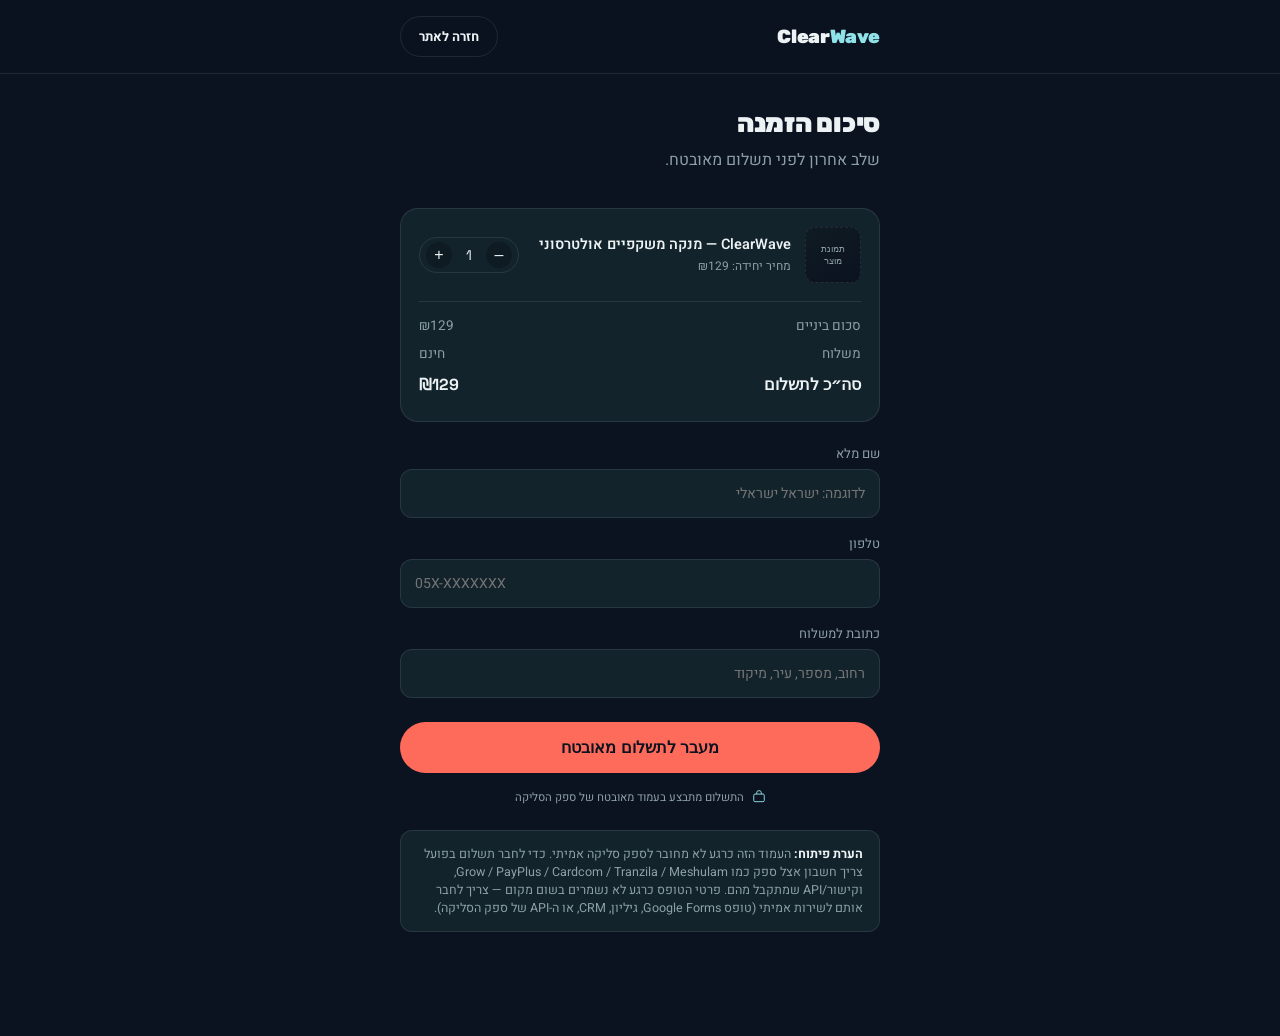
==== checkout.html @ 7f5a04a9 "Add files via upload" ====
<!DOCTYPE html>
<html lang="he" dir="rtl">
<head>
<meta charset="UTF-8">
<meta name="viewport" content="width=device-width, initial-scale=1.0, viewport-fit=cover">
<title>לרכישה | ClearWave</title>
<meta name="theme-color" content="#0B1220">
<link rel="preconnect" href="https://fonts.googleapis.com">
<link rel="preconnect" href="https://fonts.gstatic.com" crossorigin>
<link href="https://fonts.googleapis.com/css2?family=Rubik:wght@400;600;700;900&family=Heebo:wght@300;400;500;700&family=Space+Grotesk:wght@500;600&display=swap" rel="stylesheet">
<link rel="stylesheet" href="styles.css">
</head>
<body>

<nav>
  <div class="wrap">
    <a href="index.html" class="logo">Clear<span>Wave</span></a>
    <a href="index.html" class="btn btn-ghost nav-cta">חזרה לאתר</a>
  </div>
</nav>

<div class="wrap">
  <div class="page-hero">
    <h1>סיכום הזמנה</h1>
    <p class="lead" style="margin-bottom:4px;">שלב אחרון לפני תשלום מאובטח.</p>
  </div>

  <div class="order-card">
    <div class="order-row">
      <div class="order-thumb">תמונת<br>מוצר</div>
      <div class="order-info">
        <div class="name">ClearWave — מנקה משקפיים אולטרסוני</div>
        <div class="meta">מחיר יחידה: ₪129</div>
      </div>
      <div class="qty-stepper">
        <button id="minus" aria-label="הפחת כמות">–</button>
        <span id="qty">1</span>
        <button id="plus" aria-label="הוסף כמות">+</button>
      </div>
    </div>

    <div class="order-summary">
      <div class="summary-row"><span>סכום ביניים</span><span id="subtotal">₪129</span></div>
      <div class="summary-row"><span>משלוח</span><span>חינם</span></div>
      <div class="summary-row total"><span>סה״כ לתשלום</span><span id="total">₪129</span></div>
    </div>
  </div>

  <div class="form-field" style="margin-top:22px;">
    <label for="fname">שם מלא</label>
    <input type="text" id="fname" placeholder="לדוגמה: ישראל ישראלי">
  </div>
  <div class="form-field">
    <label for="fphone">טלפון</label>
    <input type="tel" id="fphone" placeholder="05X-XXXXXXX">
  </div>
  <div class="form-field">
    <label for="faddress">כתובת למשלוח</label>
    <input type="text" id="faddress" placeholder="רחוב, מספר, עיר, מיקוד">
  </div>

  <button id="payBtn" class="btn btn-primary" style="width:100%; margin-top:8px;">מעבר לתשלום מאובטח</button>

  <div class="trust-mini">
    <svg viewBox="0 0 24 24" fill="none" stroke-width="1.6"><rect x="3" y="7" width="18" height="13" rx="2"/><path d="M8 7V5a4 4 0 018 0v2"/></svg>
    התשלום מתבצע בעמוד מאובטח של ספק הסליקה
  </div>

  <div class="doc-note" style="margin-top:24px;">
    <b>הערת פיתוח:</b> העמוד הזה כרגע לא מחובר לספק סליקה אמיתי. כדי לחבר תשלום בפועל צריך חשבון אצל ספק כמו Grow / PayPlus / Cardcom / Tranzila / Meshulam, וקישור/API שמתקבל מהם. פרטי הטופס כרגע לא נשמרים בשום מקום — צריך לחבר אותם לשירות אמיתי (טופס Google Forms, גיליון, CRM, או ה-API של ספק הסליקה).
  </div>
</div>

<script>
  let qty = 1;
  const unitPrice = 129;
  const qtyEl = document.getElementById('qty');
  const subtotalEl = document.getElementById('subtotal');
  const totalEl = document.getElementById('total');

  function render(){
    qtyEl.textContent = qty;
    subtotalEl.textContent = '₪' + (qty*unitPrice);
    totalEl.textContent = '₪' + (qty*unitPrice);
  }
  document.getElementById('plus').addEventListener('click', ()=>{ qty++; render(); });
  document.getElementById('minus').addEventListener('click', ()=>{ if(qty>1){ qty--; render(); } });

  // ============================================================
  // הגדרה יחידה שצריך לעדכן: קישור לתשלום אצל ספק הסליקה שלך
  // ============================================================
  const PAYMENT_LINK = "#";

  document.getElementById('payBtn').addEventListener('click', ()=>{
    const name = document.getElementById('fname').value.trim();
    const phone = document.getElementById('fphone').value.trim();
    const address = document.getElementById('faddress').value.trim();
    if(!name || !phone || !address){
      alert('נא למלא שם, טלפון וכתובת למשלוח לפני המעבר לתשלום.');
      return;
    }
    if(PAYMENT_LINK === "#"){
      alert('כאן ייפתח עמוד התשלום — יש להדביק את קישור הסליקה בקוד (משתנה PAYMENT_LINK בקובץ checkout.html).');
    } else {
      window.location.href = PAYMENT_LINK;
    }
  });
</script>

</body>
</html>
---- styles.css ----
/* ===================== TOKENS ===================== */
  :root{
    --ink:#0B1220;
    --panel:#12232B;
    --panel-2:#0F1B22;
    --aqua:#8FE3E8;
    --aqua-dim:#4E8B90;
    --coral:#FF6B5B;
    --coral-dim:#D9503F;
    --fog:#EDF3F4;
    --slate:#8CA0A6;
    --line:rgba(237,243,244,0.10);
    --radius:18px;
    --maxw:520px;
  }
  *{box-sizing:border-box; margin:0; padding:0;}
  html{scroll-behavior:smooth;}
  body{
    background:var(--ink);
    color:var(--fog);
    font-family:'Heebo', sans-serif;
    -webkit-font-smoothing:antialiased;
    padding-bottom:78px; /* leave room for sticky CTA */
    overflow-x:hidden;
  }
  h1,h2,h3, .display{
    font-family:'Rubik', sans-serif;
    font-weight:900;
    line-height:1.1;
    letter-spacing:-0.01em;
  }
  .num, .spec-value{ font-family:'Space Grotesk', sans-serif; }
  a{color:inherit; text-decoration:none;}
  img{max-width:100%; display:block;}
  .wrap{max-width:var(--maxw); margin:0 auto; padding:0 20px;}
  section{padding:64px 0;}
  .eyebrow{
    font-family:'Space Grotesk', sans-serif;
    font-size:12px;
    letter-spacing:0.14em;
    color:var(--aqua);
    text-transform:uppercase;
    margin-bottom:10px;
    display:flex; align-items:center; gap:8px;
  }
  .eyebrow::before{content:""; width:16px; height:1px; background:var(--aqua);}
  p.lead{color:var(--slate); font-size:16px; line-height:1.7;}
  .btn{
    display:inline-flex; align-items:center; justify-content:center; gap:8px;
    padding:16px 28px; border-radius:100px; font-weight:700; font-size:16px;
    cursor:pointer; border:none; transition:transform .15s ease, box-shadow .15s ease;
  }
  .btn-primary{ background:var(--coral); color:#0B1220; }
  .btn-primary:active{ transform:scale(0.97); }
  .btn-ghost{ background:transparent; color:var(--fog); border:1px solid var(--line); }

  /* ===================== NAV ===================== */
  nav{
    position:sticky; top:0; z-index:40;
    background:rgba(11,18,32,0.85); backdrop-filter:blur(10px);
    border-bottom:1px solid var(--line);
  }
  nav .wrap{ display:flex; align-items:center; justify-content:space-between; padding:16px 20px; }
  .logo{ font-family:'Rubik'; font-weight:900; font-size:19px; letter-spacing:-0.02em;}
  .logo span{color:var(--aqua);}
  .nav-cta{ font-size:13px; padding:10px 18px; }

  /* ===================== HERO ===================== */
  .hero{ position:relative; padding-top:44px; text-align:center; overflow:hidden;}
  .ripple-field{
    position:absolute; inset:0; display:flex; align-items:center; justify-content:center;
    z-index:0; pointer-events:none;
  }
  .ripple{
    position:absolute; border:1px solid var(--aqua); border-radius:50%; opacity:0;
    animation:ripple 4.5s ease-out infinite;
  }
  .ripple:nth-child(2){ animation-delay:1.1s; }
  .ripple:nth-child(3){ animation-delay:2.2s; }
  .ripple:nth-child(4){ animation-delay:3.3s; }
  @keyframes ripple{
    0%{ width:40px; height:40px; opacity:0.55; }
    100%{ width:420px; height:420px; opacity:0; }
  }
  .hero-inner{ position:relative; z-index:1; }
  .hero h1{ font-size:34px; margin-bottom:16px; }
  .hero h1 em{ font-style:normal; color:var(--aqua); }
  .hero p.lead{ max-width:380px; margin:0 auto 28px; }
  .hero-actions{ display:flex; flex-direction:column; gap:12px; align-items:center; margin-bottom:36px;}
  .hero-price{ font-size:13px; color:var(--slate); }
  .hero-price b{ color:var(--fog); font-size:15px; }

  .video-frame{
    position:relative; margin:0 auto; max-width:280px; aspect-ratio:9/16;
    border-radius:28px; overflow:hidden; border:1px solid var(--line);
    background:linear-gradient(160deg, var(--panel), var(--panel-2));
    display:flex; align-items:center; justify-content:center;
  }
  .video-frame .ph-label{
    position:absolute; top:14px; right:14px; left:14px;
    font-family:'Space Grotesk'; font-size:10px; color:var(--slate);
    letter-spacing:0.08em; text-transform:uppercase; text-align:center;
    border:1px dashed var(--line); border-radius:8px; padding:6px 4px;
  }
  .play-btn{
    width:56px; height:56px; border-radius:50%; background:var(--coral);
    display:flex; align-items:center; justify-content:center; box-shadow:0 8px 30px rgba(255,107,91,0.35);
  }
  .play-btn::after{ content:""; width:0; height:0; border-top:9px solid transparent; border-bottom:9px solid transparent; border-left:14px solid #0B1220; margin-right:-3px;}

  /* ===================== TRUST BAR ===================== */
  .trust{ display:flex; justify-content:space-between; padding:22px 0; border-top:1px solid var(--line); border-bottom:1px solid var(--line); }
  .trust-item{ text-align:center; flex:1; font-size:11px; color:var(--slate); }
  .trust-item svg{ width:20px; height:20px; margin-bottom:6px; stroke:var(--aqua); }

  /* ===================== PAIN POINTS ===================== */
  .pain-grid{ display:flex; flex-direction:column; gap:14px; margin-top:28px; }
  .pain-card{
    background:var(--panel); border:1px solid var(--line); border-radius:var(--radius);
    padding:18px; display:flex; gap:14px; align-items:flex-start;
  }
  .pain-icon{
    flex:0 0 auto; width:38px; height:38px; border-radius:10px;
    background:rgba(143,227,232,0.10); display:flex; align-items:center; justify-content:center;
  }
  .pain-icon svg{ width:19px; height:19px; stroke:var(--aqua); fill:none; }
  .pain-card h3{ font-size:15px; font-weight:700; margin-bottom:4px; font-family:'Heebo';}
  .pain-card p{ font-size:13.5px; color:var(--slate); line-height:1.6; }

  /* ===================== HOW IT WORKS ===================== */
  .steps{ margin-top:30px; display:flex; flex-direction:column; gap:0; }
  .step{ display:flex; gap:18px; padding-bottom:34px; position:relative; }
  .step:last-child{ padding-bottom:0; }
  .step:not(:last-child)::before{
    content:""; position:absolute; right:19px; top:44px; bottom:0; width:1px;
    background:var(--line);
  }
  .step-num{
    flex:0 0 auto; width:40px; height:40px; border-radius:50%; border:1px solid var(--aqua-dim);
    display:flex; align-items:center; justify-content:center; font-family:'Space Grotesk'; font-weight:600;
    color:var(--aqua); font-size:15px; z-index:1; background:var(--ink);
  }
  .step h3{ font-size:16px; margin-bottom:4px; }
  .step p{ font-size:13.5px; color:var(--slate); line-height:1.6; }

  /* ===================== EXPLAINER ===================== */
  .explainer{
    background:radial-gradient(circle at 50% 0%, rgba(143,227,232,0.10), transparent 60%), var(--panel-2);
    border-radius:24px; padding:36px 24px; text-align:center; margin-top:8px;
    border:1px solid var(--line);
  }
  .explainer h2{ font-size:22px; margin-bottom:12px;}
  .explainer p.lead{ margin:0 auto; max-width:340px; }

  /* ===================== GALLERY ===================== */
  .gallery-grid{ display:grid; grid-template-columns:repeat(2,1fr); gap:10px; margin-top:26px; }
  .gallery-grid .ph{ grid-column:span 2; aspect-ratio:16/10; }
  .ph{
    background:linear-gradient(150deg, var(--panel), var(--panel-2));
    border:1px dashed var(--line); border-radius:14px;
    aspect-ratio:1/1; display:flex; align-items:center; justify-content:center;
    font-family:'Space Grotesk'; font-size:10.5px; color:var(--slate);
    text-align:center; padding:10px; letter-spacing:0.03em;
  }

  /* ===================== SPECS ===================== */
  .spec-table{ margin-top:26px; border-radius:var(--radius); overflow:hidden; border:1px solid var(--line);}
  .spec-row{ display:flex; justify-content:space-between; padding:14px 18px; font-size:14px; }
  .spec-row:nth-child(odd){ background:var(--panel); }
  .spec-row:nth-child(even){ background:var(--panel-2); }
  .spec-row span:first-child{ color:var(--slate); }
  .spec-value{ font-weight:600; color:var(--aqua); }

  /* ===================== TESTIMONIALS ===================== */
  .t-scroll{ display:flex; gap:12px; overflow-x:auto; margin:26px -20px 0; padding:0 20px 6px; scroll-snap-type:x mandatory; }
  .t-card{
    flex:0 0 82%; scroll-snap-align:start; background:var(--panel); border:1px solid var(--line);
    border-radius:var(--radius); padding:20px;
  }
  .t-stars{ color:var(--coral); font-size:13px; margin-bottom:10px; letter-spacing:2px; }
  .t-card p{ font-size:13.5px; color:var(--fog); line-height:1.6; margin-bottom:14px; }
  .t-name{ font-size:12px; color:var(--slate); }

  /* ===================== FAQ ===================== */
  .faq-item{ border-bottom:1px solid var(--line); }
  .faq-q{
    display:flex; justify-content:space-between; align-items:center;
    padding:18px 2px; cursor:pointer; font-weight:600; font-size:14.5px;
  }
  .faq-q::after{ content:"+"; font-size:20px; color:var(--aqua); transition:transform .2s ease; font-weight:400;}
  .faq-item.open .faq-q::after{ transform:rotate(45deg); }
  .faq-a{ max-height:0; overflow:hidden; transition:max-height .25s ease; }
  .faq-item.open .faq-a{ max-height:200px; }
  .faq-a p{ padding:0 2px 18px; font-size:13.5px; color:var(--slate); line-height:1.6; }

  /* ===================== FOOTER ===================== */
  footer{ padding:44px 0 40px; border-top:1px solid var(--line); text-align:center; }
  footer .logo{ margin-bottom:14px; }
  .foot-links{ display:flex; justify-content:center; gap:18px; margin-bottom:18px; flex-wrap:wrap; }
  .foot-links a{ font-size:12.5px; color:var(--slate); }
  .foot-note{ font-size:11px; color:var(--slate); opacity:0.7; }

  /* ===================== STICKY CTA ===================== */
  .sticky-cta{
    position:fixed; bottom:0; right:0; left:0; z-index:50;
    background:rgba(11,18,32,0.92); backdrop-filter:blur(10px);
    border-top:1px solid var(--line);
    padding:12px 20px; display:flex; align-items:center; justify-content:space-between; gap:14px;
  }
  .sticky-cta .price{ font-family:'Space Grotesk'; font-size:15px; }
  .sticky-cta .price small{ display:block; font-size:10px; color:var(--slate); font-family:'Heebo'; }
  .sticky-cta .btn{ padding:13px 24px; font-size:14px; flex:0 0 auto; }

  @media (min-width:540px){
    .hero h1{ font-size:40px; }
  }

/* ===================== INNER PAGE HEADER ===================== */
.page-hero{ padding:36px 0 8px; }
.page-hero h1{ font-size:26px; margin-bottom:8px; }
.back-link{ display:inline-flex; align-items:center; gap:6px; font-size:13px; color:var(--slate); margin-bottom:18px; }
.back-link svg{ width:14px; height:14px; stroke:var(--slate); }

/* ===================== DOC CONTENT (terms / returns) ===================== */
.doc-content h2{ font-size:16px; margin:26px 0 8px; color:var(--aqua); font-family:'Heebo'; font-weight:700; }
.doc-content h2:first-child{ margin-top:0; }
.doc-content p, .doc-content li{ font-size:14px; color:var(--slate); line-height:1.8; margin-bottom:8px; }
.doc-content ul{ padding-inline-start:20px; margin-bottom:8px; }
.doc-note{
  background:var(--panel); border:1px solid var(--line); border-radius:12px;
  padding:14px 16px; font-size:12.5px; color:var(--slate); margin-bottom:26px;
}
.doc-note b{ color:var(--fog); }

/* ===================== FORM (contact) ===================== */
.form-field{ margin-bottom:16px; }
.form-field label{ display:block; font-size:13px; color:var(--slate); margin-bottom:6px; }
.form-field input, .form-field textarea{
  width:100%; background:var(--panel); border:1px solid var(--line); border-radius:12px;
  padding:13px 14px; color:var(--fog); font-family:'Heebo'; font-size:14px; outline:none;
}
.form-field input:focus, .form-field textarea:focus{ border-color:var(--aqua-dim); }
.form-field textarea{ min-height:110px; resize:vertical; }
.contact-alt{ display:flex; flex-direction:column; gap:10px; margin-top:24px; }
.contact-alt a{
  display:flex; align-items:center; gap:10px; background:var(--panel); border:1px solid var(--line);
  border-radius:12px; padding:14px 16px; font-size:14px;
}
.contact-alt svg{ width:18px; height:18px; stroke:var(--aqua); flex:0 0 auto; }

/* ===================== CHECKOUT ===================== */
.order-card{
  background:var(--panel); border:1px solid var(--line); border-radius:var(--radius);
  padding:18px; margin-top:22px;
}
.order-row{ display:flex; gap:14px; align-items:center; }
.order-thumb{
  width:56px; height:56px; border-radius:10px; flex:0 0 auto;
  background:linear-gradient(150deg, var(--panel-2), var(--ink));
  border:1px dashed var(--line); display:flex; align-items:center; justify-content:center;
  font-size:9px; color:var(--slate); text-align:center; font-family:'Space Grotesk';
}
.order-info{ flex:1; }
.order-info .name{ font-size:14.5px; font-weight:600; margin-bottom:2px; }
.order-info .meta{ font-size:12px; color:var(--slate); }
.qty-stepper{ display:flex; align-items:center; gap:10px; border:1px solid var(--line); border-radius:100px; padding:4px 6px; }
.qty-stepper button{
  width:26px; height:26px; border-radius:50%; border:none; background:var(--panel-2); color:var(--fog);
  font-size:16px; cursor:pointer;
}
.qty-stepper span{ font-family:'Space Grotesk'; font-size:14px; min-width:14px; text-align:center; }
.order-summary{ margin-top:18px; border-top:1px solid var(--line); padding-top:14px; }
.summary-row{ display:flex; justify-content:space-between; font-size:13.5px; color:var(--slate); margin-bottom:8px; }
.summary-row.total{ color:var(--fog); font-weight:700; font-size:16px; font-family:'Space Grotesk'; margin-top:10px; }
.trust-mini{ display:flex; gap:8px; align-items:center; font-size:11.5px; color:var(--slate); margin-top:16px; justify-content:center; }
.trust-mini svg{ width:14px; height:14px; stroke:var(--aqua); }
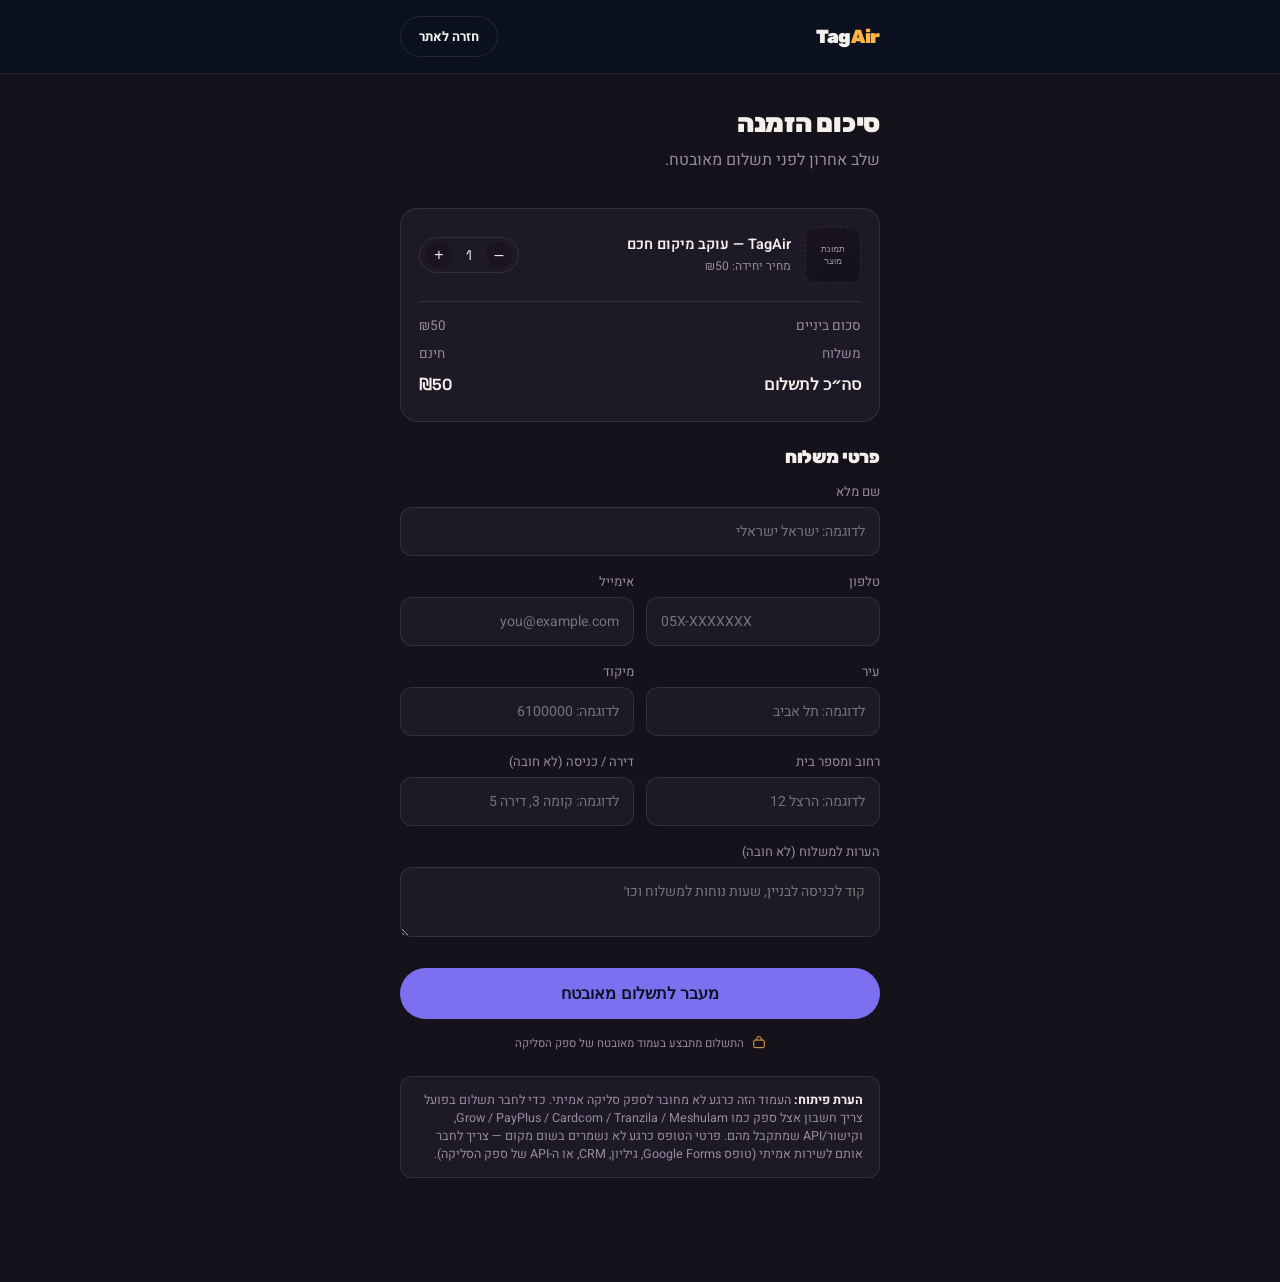
==== commit 0507c67d: "Add files via upload" ====
--- a/checkout.html
+++ b/checkout.html
@@ -3,18 +3,18 @@
 <head>
 <meta charset="UTF-8">
 <meta name="viewport" content="width=device-width, initial-scale=1.0, viewport-fit=cover">
-<title>לרכישה | ClearWave</title>
+<title>לרכישה | TagAir</title>
 <meta name="theme-color" content="#0B1220">
 <link rel="preconnect" href="https://fonts.googleapis.com">
 <link rel="preconnect" href="https://fonts.gstatic.com" crossorigin>
-<link href="https://fonts.googleapis.com/css2?family=Rubik:wght@400;600;700;900&family=Heebo:wght@300;400;500;700&family=Space+Grotesk:wght@500;600&display=swap" rel="stylesheet">
+<link href="https://fonts.googleapis.com/css2?family=Rubik:wght@400;600;700;900&family=Heebo:wght@300;400;500;700&family=Space+Grotesk:wght@500;600&family=JetBrains+Mono:wght@400;500;600&display=swap" rel="stylesheet">
 <link rel="stylesheet" href="styles.css">
 </head>
 <body>
 
 <nav>
   <div class="wrap">
-    <a href="index.html" class="logo">Clear<span>Wave</span></a>
+    <a href="index.html" class="logo">Tag<span>Air</span></a>
     <a href="index.html" class="btn btn-ghost nav-cta">חזרה לאתר</a>
   </div>
 </nav>
@@ -29,8 +29,8 @@
     <div class="order-row">
       <div class="order-thumb">תמונת<br>מוצר</div>
       <div class="order-info">
-        <div class="name">ClearWave — מנקה משקפיים אולטרסוני</div>
-        <div class="meta">מחיר יחידה: ₪129</div>
+        <div class="name">TagAir — עוקב מיקום חכם</div>
+        <div class="meta">מחיר יחידה: ₪50</div>
       </div>
       <div class="qty-stepper">
         <button id="minus" aria-label="הפחת כמות">–</button>
@@ -40,23 +40,53 @@
     </div>
 
     <div class="order-summary">
-      <div class="summary-row"><span>סכום ביניים</span><span id="subtotal">₪129</span></div>
+      <div class="summary-row"><span>סכום ביניים</span><span id="subtotal">₪50</span></div>
       <div class="summary-row"><span>משלוח</span><span>חינם</span></div>
-      <div class="summary-row total"><span>סה״כ לתשלום</span><span id="total">₪129</span></div>
+      <div class="summary-row total"><span>סה״כ לתשלום</span><span id="total">₪50</span></div>
     </div>
   </div>
 
-  <div class="form-field" style="margin-top:22px;">
+  <div class="page-hero" style="padding-top:26px; padding-bottom:0;">
+    <h1 style="font-size:18px; margin-bottom:4px;">פרטי משלוח</h1>
+  </div>
+
+  <div class="form-field" style="margin-top:14px;">
     <label for="fname">שם מלא</label>
-    <input type="text" id="fname" placeholder="לדוגמה: ישראל ישראלי">
+    <input type="text" id="fname" placeholder="לדוגמה: ישראל ישראלי" autocomplete="name">
+  </div>
+  <div class="form-grid-2">
+    <div class="form-field">
+      <label for="fphone">טלפון</label>
+      <input type="tel" id="fphone" placeholder="05X-XXXXXXX" autocomplete="tel">
+    </div>
+    <div class="form-field">
+      <label for="femail">אימייל</label>
+      <input type="email" id="femail" placeholder="you@example.com" autocomplete="email">
+    </div>
+  </div>
+  <div class="form-grid-2">
+    <div class="form-field">
+      <label for="fcity">עיר</label>
+      <input type="text" id="fcity" placeholder="לדוגמה: תל אביב" autocomplete="address-level2">
+    </div>
+    <div class="form-field">
+      <label for="fzip">מיקוד</label>
+      <input type="text" id="fzip" placeholder="לדוגמה: 6100000" autocomplete="postal-code">
+    </div>
+  </div>
+  <div class="form-grid-2">
+    <div class="form-field">
+      <label for="fstreet">רחוב ומספר בית</label>
+      <input type="text" id="fstreet" placeholder="לדוגמה: הרצל 12" autocomplete="address-line1">
+    </div>
+    <div class="form-field">
+      <label for="fapt">דירה / כניסה (לא חובה)</label>
+      <input type="text" id="fapt" placeholder="לדוגמה: קומה 3, דירה 5" autocomplete="address-line2">
+    </div>
   </div>
   <div class="form-field">
-    <label for="fphone">טלפון</label>
-    <input type="tel" id="fphone" placeholder="05X-XXXXXXX">
-  </div>
-  <div class="form-field">
-    <label for="faddress">כתובת למשלוח</label>
-    <input type="text" id="faddress" placeholder="רחוב, מספר, עיר, מיקוד">
+    <label for="fnotes">הערות למשלוח (לא חובה)</label>
+    <textarea id="fnotes" placeholder="קוד לכניסה לבניין, שעות נוחות למשלוח וכו׳" style="min-height:70px;"></textarea>
   </div>
 
   <button id="payBtn" class="btn btn-primary" style="width:100%; margin-top:8px;">מעבר לתשלום מאובטח</button>
@@ -73,7 +103,7 @@
 
 <script>
   let qty = 1;
-  const unitPrice = 129;
+  const unitPrice = 50;
   const qtyEl = document.getElementById('qty');
   const subtotalEl = document.getElementById('subtotal');
   const totalEl = document.getElementById('total');
@@ -83,6 +113,7 @@
     subtotalEl.textContent = '₪' + (qty*unitPrice);
     totalEl.textContent = '₪' + (qty*unitPrice);
   }
+  render();
   document.getElementById('plus').addEventListener('click', ()=>{ qty++; render(); });
   document.getElementById('minus').addEventListener('click', ()=>{ if(qty>1){ qty--; render(); } });
 
@@ -92,11 +123,17 @@
   const PAYMENT_LINK = "#";
 
   document.getElementById('payBtn').addEventListener('click', ()=>{
-    const name = document.getElementById('fname').value.trim();
-    const phone = document.getElementById('fphone').value.trim();
-    const address = document.getElementById('faddress').value.trim();
-    if(!name || !phone || !address){
-      alert('נא למלא שם, טלפון וכתובת למשלוח לפני המעבר לתשלום.');
+    const required = {
+      'שם מלא': document.getElementById('fname').value.trim(),
+      'טלפון': document.getElementById('fphone').value.trim(),
+      'אימייל': document.getElementById('femail').value.trim(),
+      'עיר': document.getElementById('fcity').value.trim(),
+      'מיקוד': document.getElementById('fzip').value.trim(),
+      'רחוב ומספר בית': document.getElementById('fstreet').value.trim(),
+    };
+    const missing = Object.entries(required).filter(([k,v])=>!v).map(([k])=>k);
+    if(missing.length){
+      alert('נא למלא: ' + missing.join(', '));
       return;
     }
     if(PAYMENT_LINK === "#"){
--- a/styles.css
+++ b/styles.css
@@ -1,15 +1,15 @@
 /* ===================== TOKENS ===================== */
   :root{
-    --ink:#0B1220;
-    --panel:#12232B;
-    --panel-2:#0F1B22;
-    --aqua:#8FE3E8;
-    --aqua-dim:#4E8B90;
-    --coral:#FF6B5B;
-    --coral-dim:#D9503F;
-    --fog:#EDF3F4;
-    --slate:#8CA0A6;
-    --line:rgba(237,243,244,0.10);
+    --ink:#15121C;
+    --panel:#1E1926;
+    --panel-2:#191420;
+    --aqua:#FFB347;
+    --aqua-dim:#B8823A;
+    --coral:#7C6FF0;
+    --coral-dim:#6055C7;
+    --fog:#F4F1EC;
+    --slate:#958C9F;
+    --line:rgba(244,241,236,0.10);
     --radius:18px;
     --maxw:520px;
   }
@@ -29,11 +29,22 @@
     line-height:1.1;
     letter-spacing:-0.01em;
   }
-  .num, .spec-value{ font-family:'Space Grotesk', sans-serif; }
+  .num{ font-family:'Space Grotesk', sans-serif; }
+  .mono{ font-family:'JetBrains Mono', monospace; }
   a{color:inherit; text-decoration:none;}
   img{max-width:100%; display:block;}
-  .wrap{max-width:var(--maxw); margin:0 auto; padding:0 20px;}
+  .wrap{max-width:var(--maxw); margin:0 auto; padding:0 20px; position:relative;}
   section{padding:64px 0;}
+
+  /* subtle map dot-grid texture, reused behind hero + explainer */
+  .map-grid{
+    position:absolute; inset:0;
+    background-image: radial-gradient(circle, rgba(244,241,236,0.09) 1px, transparent 1px);
+    background-size: 22px 22px;
+    -webkit-mask-image: radial-gradient(ellipse 70% 60% at 50% 30%, #000 40%, transparent 85%);
+            mask-image: radial-gradient(ellipse 70% 60% at 50% 30%, #000 40%, transparent 85%);
+    pointer-events:none;
+  }
   .eyebrow{
     font-family:'Space Grotesk', sans-serif;
     font-size:12px;
@@ -82,13 +93,35 @@
     0%{ width:40px; height:40px; opacity:0.55; }
     100%{ width:420px; height:420px; opacity:0; }
   }
+  .beacon-dot{
+    position:absolute; width:10px; height:10px; border-radius:50%;
+    background:var(--aqua); box-shadow:0 0 18px 4px rgba(255,179,71,0.55);
+    z-index:2;
+  }
+  .beacon-dot::before{
+    content:""; position:absolute; inset:-9px; border-radius:50%;
+    background:var(--ink); border:1.5px solid var(--aqua); z-index:-1;
+  }
+  .beacon-pin{
+    position:absolute; z-index:2; width:16px; height:16px; transform:translateY(-13px);
+  }
+  .beacon-pin svg{ width:100%; height:100%; fill:var(--aqua); filter:drop-shadow(0 2px 6px rgba(255,179,71,0.5)); }
+  .route-svg{ position:absolute; inset:0; z-index:0; opacity:0.5; }
   .hero-inner{ position:relative; z-index:1; }
   .hero h1{ font-size:34px; margin-bottom:16px; }
   .hero h1 em{ font-style:normal; color:var(--aqua); }
   .hero p.lead{ max-width:380px; margin:0 auto 28px; }
-  .hero-actions{ display:flex; flex-direction:column; gap:12px; align-items:center; margin-bottom:36px;}
+  .hero-actions{ display:flex; flex-direction:column; gap:12px; align-items:center; margin-bottom:20px;}
   .hero-price{ font-size:13px; color:var(--slate); }
   .hero-price b{ color:var(--fog); font-size:15px; }
+  .coord-chip{
+    display:inline-flex; align-items:center; gap:8px;
+    font-size:10.5px; color:var(--aqua); letter-spacing:0.03em;
+    border:1px solid var(--line); border-radius:100px; padding:6px 14px;
+    margin-bottom:32px; background:rgba(255,179,71,0.06);
+  }
+  .coord-chip .dot{ width:5px; height:5px; border-radius:50%; background:var(--aqua); box-shadow:0 0 6px 1px rgba(255,179,71,0.7); animation:blink 1.8s ease-in-out infinite; }
+  @keyframes blink{ 0%,100%{opacity:1;} 50%{opacity:0.25;} }
 
   .video-frame{
     position:relative; margin:0 auto; max-width:280px; aspect-ratio:9/16;
@@ -109,19 +142,29 @@
   .play-btn::after{ content:""; width:0; height:0; border-top:9px solid transparent; border-bottom:9px solid transparent; border-left:14px solid #0B1220; margin-right:-3px;}
 
   /* ===================== TRUST BAR ===================== */
-  .trust{ display:flex; justify-content:space-between; padding:22px 0; border-top:1px solid var(--line); border-bottom:1px solid var(--line); }
-  .trust-item{ text-align:center; flex:1; font-size:11px; color:var(--slate); }
-  .trust-item svg{ width:20px; height:20px; margin-bottom:6px; stroke:var(--aqua); }
+  .trust{ display:flex; flex-wrap:wrap; gap:10px; justify-content:center; padding:22px 0; border-top:1px solid var(--line); border-bottom:1px solid var(--line); }
+  .trust-item{
+    display:flex; align-items:center; gap:8px; flex:0 0 auto;
+    font-size:11.5px; color:var(--fog); background:var(--panel);
+    border:1px solid var(--line); border-radius:100px; padding:9px 16px;
+  }
+  .trust-item svg{ width:16px; height:16px; stroke:var(--aqua); flex:0 0 auto; }
 
   /* ===================== PAIN POINTS ===================== */
-  .pain-grid{ display:flex; flex-direction:column; gap:14px; margin-top:28px; }
+  .pain-grid{ display:flex; flex-direction:column; gap:0; margin-top:28px; }
   .pain-card{
     background:var(--panel); border:1px solid var(--line); border-radius:var(--radius);
     padding:18px; display:flex; gap:14px; align-items:flex-start;
+    position:relative; margin-bottom:14px;
+  }
+  .pain-card:not(:last-child)::after{
+    content:""; position:absolute; right:37px; bottom:-16px; width:1px; height:14px;
+    background-image:linear-gradient(var(--slate) 55%, transparent 45%);
+    background-size:1px 6px; opacity:0.5;
   }
   .pain-icon{
     flex:0 0 auto; width:38px; height:38px; border-radius:10px;
-    background:rgba(143,227,232,0.10); display:flex; align-items:center; justify-content:center;
+    background:rgba(255,179,71,0.10); display:flex; align-items:center; justify-content:center;
   }
   .pain-icon svg{ width:19px; height:19px; stroke:var(--aqua); fill:none; }
   .pain-card h3{ font-size:15px; font-weight:700; margin-bottom:4px; font-family:'Heebo';}
@@ -145,10 +188,19 @@
 
   /* ===================== EXPLAINER ===================== */
   .explainer{
-    background:radial-gradient(circle at 50% 0%, rgba(143,227,232,0.10), transparent 60%), var(--panel-2);
+    position:relative; overflow:hidden;
+    background:radial-gradient(circle at 50% 0%, rgba(255,179,71,0.12), transparent 60%), var(--panel-2);
     border-radius:24px; padding:36px 24px; text-align:center; margin-top:8px;
     border:1px solid var(--line);
   }
+  .explainer::before{
+    content:""; position:absolute; inset:0;
+    background-image: radial-gradient(circle, rgba(244,241,236,0.08) 1px, transparent 1px);
+    background-size: 20px 20px;
+    -webkit-mask-image: radial-gradient(ellipse 65% 55% at 50% 20%, #000 40%, transparent 85%);
+            mask-image: radial-gradient(ellipse 65% 55% at 50% 20%, #000 40%, transparent 85%);
+  }
+  .explainer > *{ position:relative; z-index:1; }
   .explainer h2{ font-size:22px; margin-bottom:12px;}
   .explainer p.lead{ margin:0 auto; max-width:340px; }
 
@@ -165,11 +217,11 @@
 
   /* ===================== SPECS ===================== */
   .spec-table{ margin-top:26px; border-radius:var(--radius); overflow:hidden; border:1px solid var(--line);}
-  .spec-row{ display:flex; justify-content:space-between; padding:14px 18px; font-size:14px; }
+  .spec-row{ display:flex; justify-content:space-between; align-items:center; padding:14px 18px; font-size:14px; }
   .spec-row:nth-child(odd){ background:var(--panel); }
   .spec-row:nth-child(even){ background:var(--panel-2); }
   .spec-row span:first-child{ color:var(--slate); }
-  .spec-value{ font-weight:600; color:var(--aqua); }
+  .spec-value{ font-weight:500; color:var(--aqua); font-family:'JetBrains Mono', monospace; font-size:12.5px; letter-spacing:0.01em; }
 
   /* ===================== TESTIMONIALS ===================== */
   .t-scroll{ display:flex; gap:12px; overflow-x:auto; margin:26px -20px 0; padding:0 20px 6px; scroll-snap-type:x mandatory; }
@@ -198,7 +250,7 @@
   footer .logo{ margin-bottom:14px; }
   .foot-links{ display:flex; justify-content:center; gap:18px; margin-bottom:18px; flex-wrap:wrap; }
   .foot-links a{ font-size:12.5px; color:var(--slate); }
-  .foot-note{ font-size:11px; color:var(--slate); opacity:0.7; }
+  .foot-note{ font-size:11px; color:var(--slate); opacity:0.7; line-height:1.7; }
 
   /* ===================== STICKY CTA ===================== */
   .sticky-cta{
@@ -234,6 +286,8 @@
 
 /* ===================== FORM (contact) ===================== */
 .form-field{ margin-bottom:16px; }
+.form-grid-2{ display:grid; grid-template-columns:1fr 1fr; gap:12px; }
+.form-grid-2 .form-field{ margin-bottom:16px; }
 .form-field label{ display:block; font-size:13px; color:var(--slate); margin-bottom:6px; }
 .form-field input, .form-field textarea{
   width:100%; background:var(--panel); border:1px solid var(--line); border-radius:12px;
